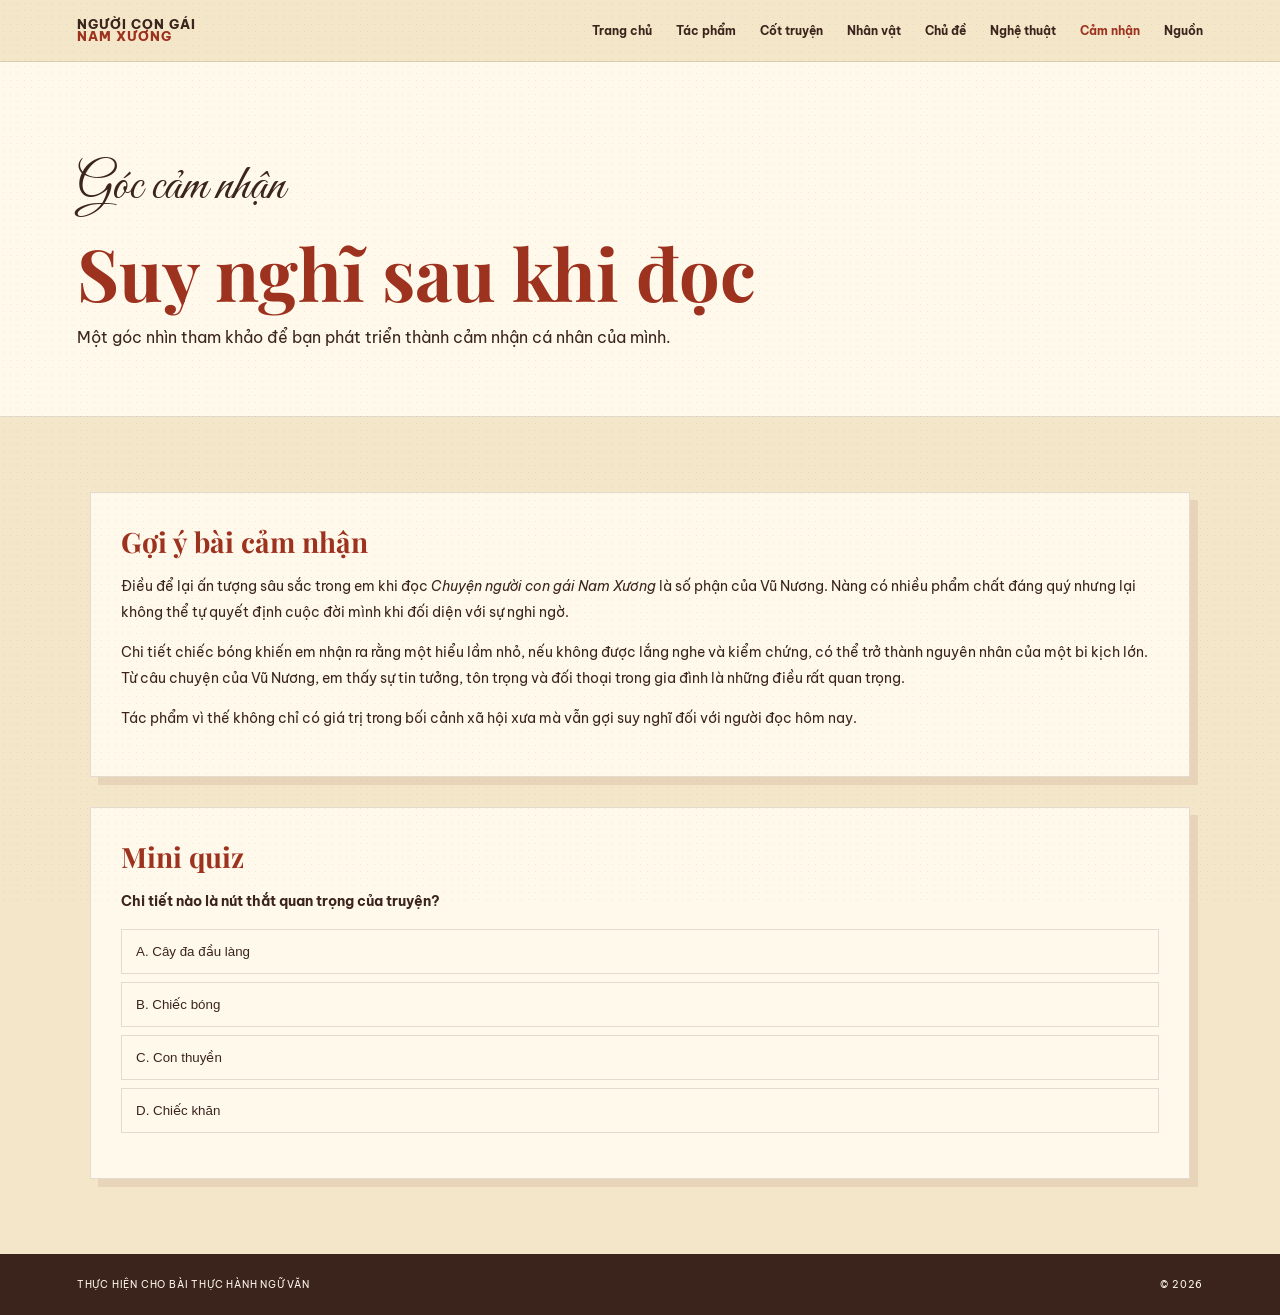
==== cam-nhan.html @ 24ebc507 "Add files via upload" ====
<!DOCTYPE html><html lang="vi"><head><meta charset="UTF-8"><meta name="viewport" content="width=device-width,initial-scale=1.0"><title>Cảm nhận — Người con gái Nam Xương</title><link rel="stylesheet" href="style.css"></head><body>
<header class="navbar"><a class="brand" href="index.html">NGƯỜI CON GÁI<br><span>NAM XƯƠNG</span></a><nav><a class="" href="index.html">Trang chủ</a><a class="" href="tac-pham.html">Tác phẩm</a><a class="" href="cot-truyen.html">Cốt truyện</a><a class="" href="nhan-vat.html">Nhân vật</a><a class="" href="chu-de.html">Chủ đề</a><a class="" href="nghe-thuat.html">Nghệ thuật</a><a class="active" href="cam-nhan.html">Cảm nhận</a><a class="" href="nguon-tham-khao.html">Nguồn</a></nav><button class="menu-btn" aria-label="Mở menu">☰</button></header>
<main class="page">
<header class="page-head"><p class="script">Góc cảm nhận</p><h2>Suy nghĩ sau khi đọc</h2><p>Một góc nhìn tham khảo để bạn phát triển thành cảm nhận cá nhân của mình.</p></header>
<div class="container"><div class="card"><h3>Gợi ý bài cảm nhận</h3><p>Điều để lại ấn tượng sâu sắc trong em khi đọc <em>Chuyện người con gái Nam Xương</em> là số phận của Vũ Nương. Nàng có nhiều phẩm chất đáng quý nhưng lại không thể tự quyết định cuộc đời mình khi đối diện với sự nghi ngờ.</p><p>Chi tiết chiếc bóng khiến em nhận ra rằng một hiểu lầm nhỏ, nếu không được lắng nghe và kiểm chứng, có thể trở thành nguyên nhân của một bi kịch lớn. Từ câu chuyện của Vũ Nương, em thấy sự tin tưởng, tôn trọng và đối thoại trong gia đình là những điều rất quan trọng.</p><p>Tác phẩm vì thế không chỉ có giá trị trong bối cảnh xã hội xưa mà vẫn gợi suy nghĩ đối với người đọc hôm nay.</p></div><div class="quiz card"><h3>Mini quiz</h3><p><b>Chi tiết nào là nút thắt quan trọng của truyện?</b></p><button class="option" data-correct="false">A. Cây đa đầu làng</button><button class="option" data-correct="true">B. Chiếc bóng</button><button class="option" data-correct="false">C. Con thuyền</button><button class="option" data-correct="false">D. Chiếc khăn</button><div id="quiz-result"></div></div></div></main><footer><span>THỰC HIỆN CHO BÀI THỰC HÀNH NGỮ VĂN</span><span>© 2026</span></footer><script src="script.js"></script></body></html>
---- style.css ----
@import url('https://fonts.googleapis.com/css2?family=Be+Vietnam+Pro:wght@400;500;600;700;800&family=Playfair+Display:wght@600;700&family=Great+Vibes&display=swap');

:root{--cream:#f4e6c8;--paper:#fff9ec;--red:#9d321f;--red2:#702719;--brown:#3b241c;--olive:#66704c;--gold:#c69b58;--line:rgba(59,36,28,.14)}
*{box-sizing:border-box} html{scroll-behavior:smooth} body{margin:0;background:var(--cream);color:var(--brown);font-family:"Be Vietnam Pro",sans-serif}
body:before{content:"";position:fixed;inset:0;pointer-events:none;opacity:.13;background-image:radial-gradient(#8f6b4b .7px,transparent .7px);background-size:7px 7px;z-index:50}
.navbar{position:sticky;top:0;z-index:40;background:rgba(244,230,200,.96);backdrop-filter:blur(10px);border-bottom:1px solid var(--line);display:flex;align-items:center;justify-content:space-between;padding:18px 6vw}
.brand{color:var(--brown);text-decoration:none;font-weight:800;line-height:.95;letter-spacing:.08em;font-size:13px}.brand span{color:var(--red)}
nav{display:flex;gap:24px;align-items:center}nav a{color:var(--brown);text-decoration:none;font-size:12px;font-weight:700}nav a:hover,nav a.active{color:var(--red)}
.menu-btn{display:none;border:0;background:none;font-size:24px;color:var(--brown)}
.page{min-height:calc(100vh - 150px)}
.hero{min-height:calc(100vh - 78px);position:relative;overflow:hidden;display:grid;place-items:center;padding:90px 8vw;background:radial-gradient(circle at 78% 30%,rgba(255,255,255,.58),transparent 25%),var(--cream)}
.hero-art{position:absolute;right:0;bottom:0;width:52%;height:90%;opacity:.72}.sun{position:absolute;width:270px;height:270px;right:18%;top:8%;border-radius:50%;background:rgba(198,155,88,.22)}
.mountain{position:absolute;bottom:17%;width:75%;height:48%;background:rgba(116,91,68,.12);clip-path:polygon(0 100%,45% 15%,100% 100%)}.m1{right:0}.m2{right:37%;transform:scale(.75);opacity:.65}
.woman{position:absolute;right:19%;bottom:18%;width:260px;height:490px}.hair{position:absolute;top:18px;left:45px;width:145px;height:185px;border-radius:50%;background:#5b3024}.face{position:absolute;top:52px;left:72px;width:105px;height:145px;border-radius:48%;background:#d8a986}.dress{position:absolute;top:180px;left:5px;width:240px;height:310px;background:#6b7450;clip-path:polygon(42% 0,62% 0,100% 100%,0 100%)}.baby{position:absolute;top:270px;left:120px;width:82px;height:110px;border-radius:45%;background:#b74a32}.water{position:absolute;left:0;right:0;bottom:0;height:23%;background:repeating-linear-gradient(0deg,rgba(75,91,67,.18) 0 2px,transparent 2px 13px)}
.hero-content{position:relative;z-index:2;width:min(690px,100%);margin-right:40%}.eyebrow,.section-label,.small-title{color:var(--red);font-size:11px;font-weight:800;letter-spacing:.2em}.script{font-family:"Great Vibes",cursive;font-size:62px;margin:18px 0 -18px}h1{font-family:"Playfair Display",serif;color:var(--red);font-size:clamp(48px,7vw,88px);line-height:.94;letter-spacing:-.04em;margin:0}h1 span{padding-left:.38em}.author{font-family:"Great Vibes",cursive;font-size:34px;margin:24px 0}.lead{max-width:560px;line-height:1.8;font-size:15px}.btn{display:inline-flex;align-items:center;gap:15px;background:var(--brown);color:var(--paper);text-decoration:none;padding:14px 20px;font-size:11px;font-weight:800;letter-spacing:.08em;box-shadow:7px 7px 0 rgba(157,50,31,.2);transition:.2s}.btn:hover{transform:translateY(-3px)}
.container{width:min(1100px,88%);margin:auto;padding:75px 0}.page-head{padding:80px 6vw 65px;background:var(--paper);border-bottom:1px solid var(--line)}.page-head .script{font-size:50px;margin:0}.page-head h2{font-family:"Playfair Display",serif;font-size:clamp(42px,6vw,72px);line-height:1;margin:4px 0 15px;color:var(--red)}.page-head p{max-width:720px;line-height:1.8;margin:0}
.grid2{display:grid;grid-template-columns:1fr 1fr;gap:35px}.card{background:var(--paper);border:1px solid var(--line);padding:30px;box-shadow:8px 8px 0 rgba(112,39,25,.09)}.card h3{font-family:"Playfair Display",serif;color:var(--red);font-size:28px;margin:0 0 14px}.card p,.card li{line-height:1.85;font-size:14px}.facts{display:grid;grid-template-columns:repeat(2,1fr);gap:12px;margin-top:20px}.fact{padding:15px;background:#ead7ae}.fact b{display:block;color:var(--red);font-size:11px;letter-spacing:.08em;margin-bottom:5px}
.quote{margin:35px 0;padding:35px 40px;border-left:5px solid var(--red);background:#ead7ae;font-family:"Playfair Display",serif;font-size:25px;line-height:1.5}.quote small{display:block;font-family:"Be Vietnam Pro";font-size:11px;margin-top:12px;color:var(--olive)}
.timeline{display:grid;gap:15px}.event{display:grid;grid-template-columns:80px 1fr;gap:22px;align-items:start;background:var(--paper);padding:22px;border-left:4px solid var(--red)}.event b{font-family:"Playfair Display",serif;color:var(--red);font-size:25px}.event h3{margin:0 0 7px;font-family:"Playfair Display",serif;font-size:23px}.event p{margin:0;line-height:1.75;font-size:14px}
.characters{display:grid;grid-template-columns:repeat(2,1fr);gap:25px}.character{background:var(--paper);padding:30px;border-top:5px solid var(--red)}.character .num{font-size:11px;color:var(--red);font-weight:800}.character h3{font-family:"Playfair Display",serif;font-size:30px;margin:7px 0}.tag{display:inline-block;background:#ead7ae;padding:5px 9px;font-size:10px;font-weight:700;margin-bottom:12px}.character p{line-height:1.8;font-size:14px}
.list{padding-left:20px}.list li{margin:10px 0;line-height:1.7}
.source{background:#ead7ae;padding:22px;margin-top:30px;font-size:12px;line-height:1.8}.source a{color:var(--red)}
.quiz{margin-top:30px}.option{display:block;width:100%;text-align:left;border:1px solid var(--line);background:var(--paper);padding:14px;margin:8px 0;color:var(--brown);cursor:pointer}.option:hover{border-color:var(--red)}#quiz-result{font-weight:700;color:var(--red);margin-top:15px}
footer{display:flex;justify-content:space-between;padding:24px 6vw;background:var(--brown);color:var(--paper);font-size:10px;letter-spacing:.08em}
@media(max-width:850px){nav{display:none}nav.open{position:absolute;top:67px;right:5vw;display:grid;gap:14px;background:var(--paper);padding:20px;box-shadow:0 10px 30px rgba(59,36,28,.15)}.menu-btn{display:block}.hero{min-height:850px;align-items:start}.hero-content{margin:55px 0 0}.hero-art{width:100%;opacity:.3}.grid2,.characters{grid-template-columns:1fr}.page-head{padding:60px 7vw 50px}.container{padding:55px 0}.event{grid-template-columns:55px 1fr}.facts{grid-template-columns:1fr}.quote{padding:25px;font-size:21px}footer{flex-direction:column;gap:8px}}
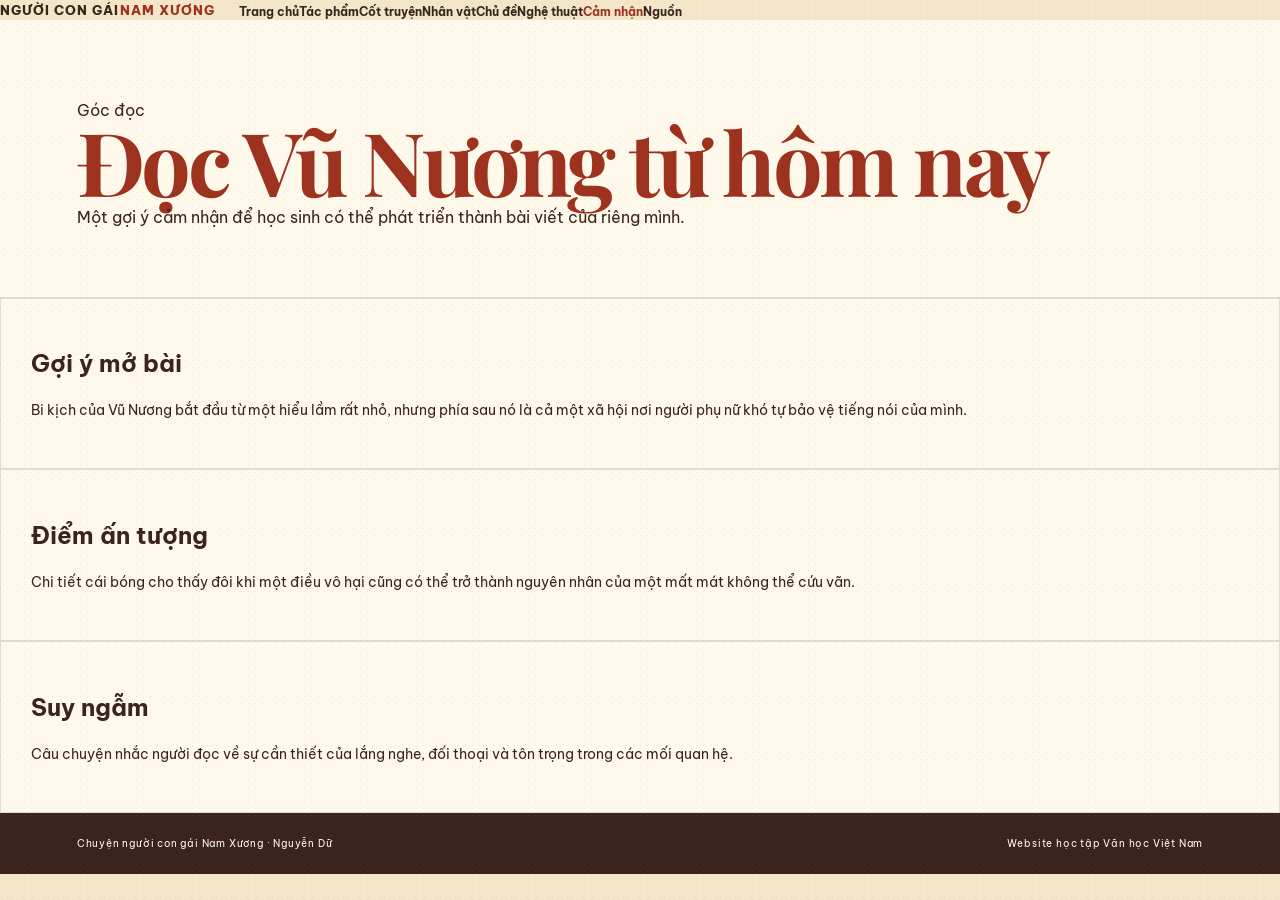
==== commit 9456d5f9: "Add files via upload" ====
--- a/cam-nhan.html
+++ b/cam-nhan.html
@@ -1,5 +1,8 @@
-<!DOCTYPE html><html lang="vi"><head><meta charset="UTF-8"><meta name="viewport" content="width=device-width,initial-scale=1.0"><title>Cảm nhận — Người con gái Nam Xương</title><link rel="stylesheet" href="style.css"></head><body>
-<header class="navbar"><a class="brand" href="index.html">NGƯỜI CON GÁI<br><span>NAM XƯƠNG</span></a><nav><a class="" href="index.html">Trang chủ</a><a class="" href="tac-pham.html">Tác phẩm</a><a class="" href="cot-truyen.html">Cốt truyện</a><a class="" href="nhan-vat.html">Nhân vật</a><a class="" href="chu-de.html">Chủ đề</a><a class="" href="nghe-thuat.html">Nghệ thuật</a><a class="active" href="cam-nhan.html">Cảm nhận</a><a class="" href="nguon-tham-khao.html">Nguồn</a></nav><button class="menu-btn" aria-label="Mở menu">☰</button></header>
-<main class="page">
-<header class="page-head"><p class="script">Góc cảm nhận</p><h2>Suy nghĩ sau khi đọc</h2><p>Một góc nhìn tham khảo để bạn phát triển thành cảm nhận cá nhân của mình.</p></header>
-<div class="container"><div class="card"><h3>Gợi ý bài cảm nhận</h3><p>Điều để lại ấn tượng sâu sắc trong em khi đọc <em>Chuyện người con gái Nam Xương</em> là số phận của Vũ Nương. Nàng có nhiều phẩm chất đáng quý nhưng lại không thể tự quyết định cuộc đời mình khi đối diện với sự nghi ngờ.</p><p>Chi tiết chiếc bóng khiến em nhận ra rằng một hiểu lầm nhỏ, nếu không được lắng nghe và kiểm chứng, có thể trở thành nguyên nhân của một bi kịch lớn. Từ câu chuyện của Vũ Nương, em thấy sự tin tưởng, tôn trọng và đối thoại trong gia đình là những điều rất quan trọng.</p><p>Tác phẩm vì thế không chỉ có giá trị trong bối cảnh xã hội xưa mà vẫn gợi suy nghĩ đối với người đọc hôm nay.</p></div><div class="quiz card"><h3>Mini quiz</h3><p><b>Chi tiết nào là nút thắt quan trọng của truyện?</b></p><button class="option" data-correct="false">A. Cây đa đầu làng</button><button class="option" data-correct="true">B. Chiếc bóng</button><button class="option" data-correct="false">C. Con thuyền</button><button class="option" data-correct="false">D. Chiếc khăn</button><div id="quiz-result"></div></div></div></main><footer><span>THỰC HIỆN CHO BÀI THỰC HÀNH NGỮ VĂN</span><span>© 2026</span></footer><script src="script.js"></script></body></html>+<!doctype html>
+<html lang="vi"><head><meta charset="utf-8"><meta name="viewport" content="width=device-width,initial-scale=1">
+<title>Cảm nhận — Người con gái Nam Xương</title><link rel="stylesheet" href="style.css"></head>
+<body><div class="site"><nav class="nav"><a class="brand" href="index.html">NGƯỜI CON GÁI<span>NAM XƯƠNG</span></a><div class="navlinks"><a class="" href="index.html">Trang chủ</a><a class="" href="tac-pham.html">Tác phẩm</a><a class="" href="cot-truyen.html">Cốt truyện</a><a class="" href="nhan-vat.html">Nhân vật</a><a class="" href="chu-de.html">Chủ đề</a><a class="" href="nghe-thuat.html">Nghệ thuật</a><a class="active" href="cam-nhan.html">Cảm nhận</a><a class="" href="nguon-tham-khao.html">Nguồn</a></div></nav><main class="page">
+      <header class="page-head"><div class="kicker">Góc đọc</div><h1>Đọc Vũ Nương từ hôm nay</h1><p>Một gợi ý cảm nhận để học sinh có thể phát triển thành bài viết của riêng mình.</p></header>
+      <div class="grid"><article class="card"><h2>Gợi ý mở bài</h2><p>Bi kịch của Vũ Nương bắt đầu từ một hiểu lầm rất nhỏ, nhưng phía sau nó là cả một xã hội nơi người phụ nữ khó tự bảo vệ tiếng nói của mình.</p></article><article class="card"><h2>Điểm ấn tượng</h2><p>Chi tiết cái bóng cho thấy đôi khi một điều vô hại cũng có thể trở thành nguyên nhân của một mất mát không thể cứu vãn.</p></article><article class="card"><h2>Suy ngẫm</h2><p>Câu chuyện nhắc người đọc về sự cần thiết của lắng nghe, đối thoại và tôn trọng trong các mối quan hệ.</p></article></div>
+    </main><footer class="footer"><span>Chuyện người con gái Nam Xương · Nguyễn Dữ</span><span>Website học tập Văn học Việt Nam</span></footer></div>
+<script src="script.js"></script></body></html>
--- a/style.css
+++ b/style.css
@@ -23,3 +23,42 @@
 .quiz{margin-top:30px}.option{display:block;width:100%;text-align:left;border:1px solid var(--line);background:var(--paper);padding:14px;margin:8px 0;color:var(--brown);cursor:pointer}.option:hover{border-color:var(--red)}#quiz-result{font-weight:700;color:var(--red);margin-top:15px}
 footer{display:flex;justify-content:space-between;padding:24px 6vw;background:var(--brown);color:var(--paper);font-size:10px;letter-spacing:.08em}
 @media(max-width:850px){nav{display:none}nav.open{position:absolute;top:67px;right:5vw;display:grid;gap:14px;background:var(--paper);padding:20px;box-shadow:0 10px 30px rgba(59,36,28,.15)}.menu-btn{display:block}.hero{min-height:850px;align-items:start}.hero-content{margin:55px 0 0}.hero-art{width:100%;opacity:.3}.grid2,.characters{grid-template-columns:1fr}.page-head{padding:60px 7vw 50px}.container{padding:55px 0}.event{grid-template-columns:55px 1fr}.facts{grid-template-columns:1fr}.quote{padding:25px;font-size:21px}footer{flex-direction:column;gap:8px}}
+
+/* Minh họa Vũ Nương cho trang chủ */
+.hero-image-art {
+  display: flex;
+  align-items: center;
+  justify-content: center;
+  min-height: 520px;
+  padding: 28px 52px 28px 18px;
+  background: transparent;
+}
+.hero-image-frame {
+  position: relative;
+  width: min(360px, 100%);
+  height: 500px;
+  overflow: hidden;
+  border: 10px solid rgba(255,249,236,.78);
+  box-shadow: 0 20px 45px rgba(59,36,28,.18);
+  background: #fff9ec;
+  transform: rotate(1.2deg);
+}
+.hero-image-frame::before {
+  content: "";
+  position: absolute;
+  inset: 0;
+  border: 1px solid rgba(157,50,31,.22);
+  pointer-events: none;
+  z-index: 2;
+}
+.hero-image-frame img {
+  width: 100%;
+  height: 100%;
+  display: block;
+  object-fit: cover;
+  object-position: left center;
+}
+@media (max-width: 900px) {
+  .hero-image-art { min-height: 430px; padding: 18px 24px 30px; }
+  .hero-image-frame { width: min(300px, 86vw); height: 420px; }
+}
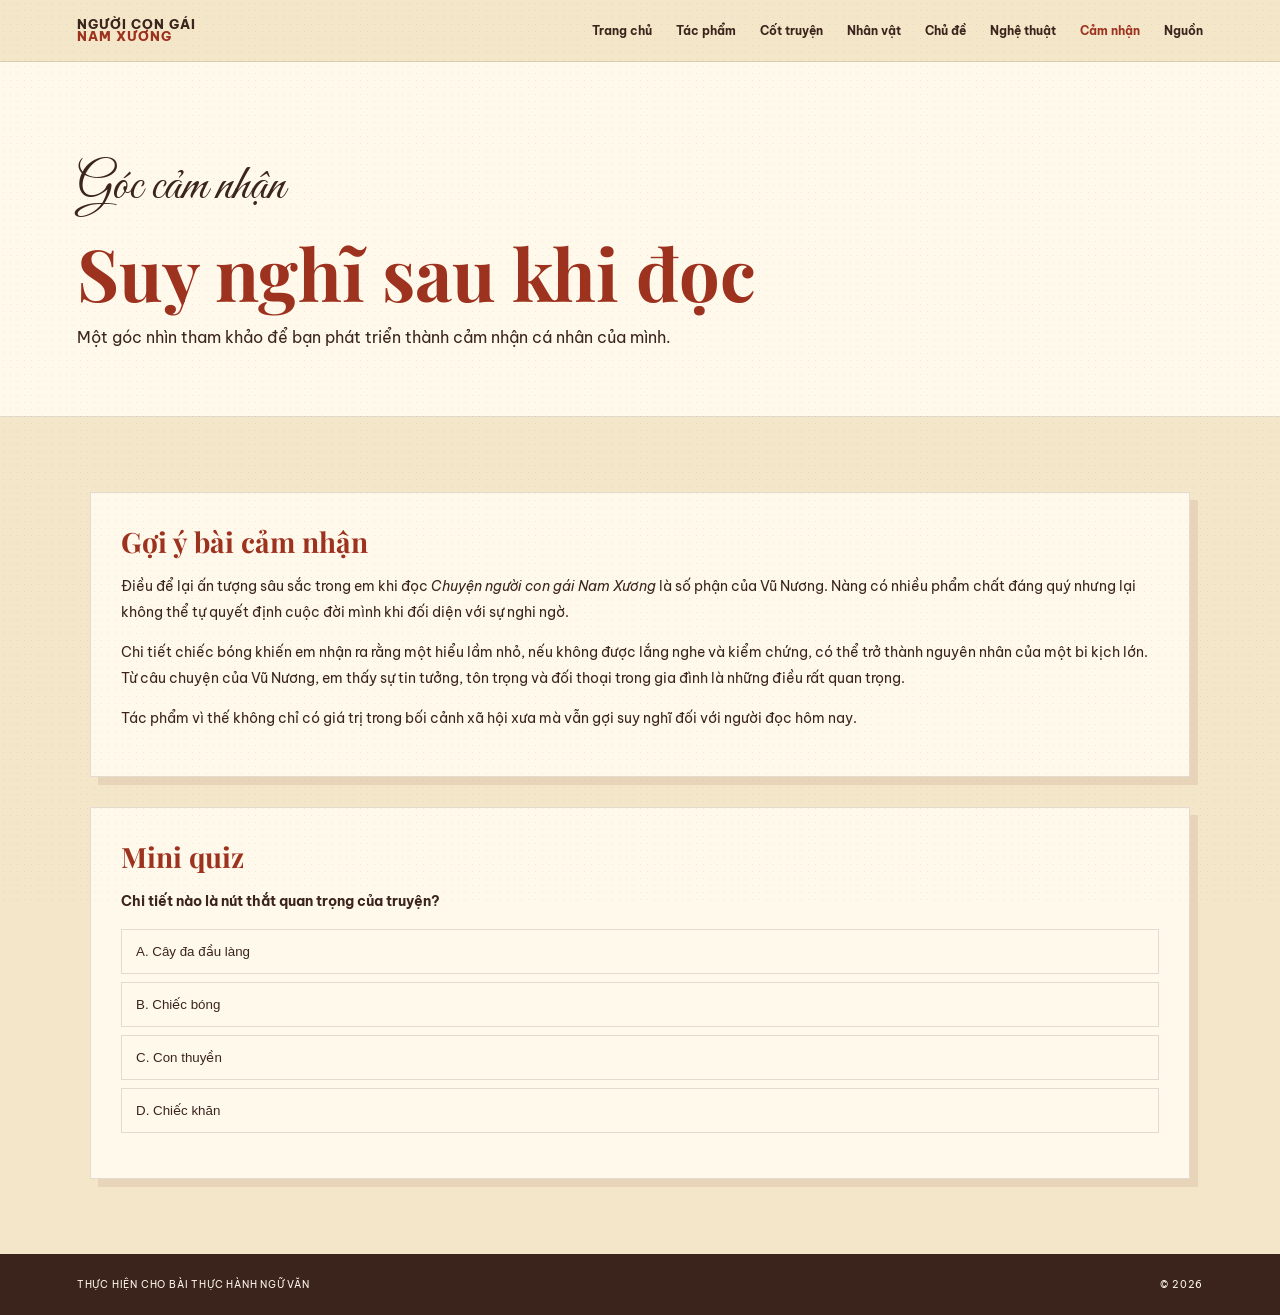
==== commit 4553cc43: "Add files via upload" ====
--- a/cam-nhan.html
+++ b/cam-nhan.html
@@ -1,8 +1,5 @@
-<!doctype html>
-<html lang="vi"><head><meta charset="utf-8"><meta name="viewport" content="width=device-width,initial-scale=1">
-<title>Cảm nhận — Người con gái Nam Xương</title><link rel="stylesheet" href="style.css"></head>
-<body><div class="site"><nav class="nav"><a class="brand" href="index.html">NGƯỜI CON GÁI<span>NAM XƯƠNG</span></a><div class="navlinks"><a class="" href="index.html">Trang chủ</a><a class="" href="tac-pham.html">Tác phẩm</a><a class="" href="cot-truyen.html">Cốt truyện</a><a class="" href="nhan-vat.html">Nhân vật</a><a class="" href="chu-de.html">Chủ đề</a><a class="" href="nghe-thuat.html">Nghệ thuật</a><a class="active" href="cam-nhan.html">Cảm nhận</a><a class="" href="nguon-tham-khao.html">Nguồn</a></div></nav><main class="page">
-      <header class="page-head"><div class="kicker">Góc đọc</div><h1>Đọc Vũ Nương từ hôm nay</h1><p>Một gợi ý cảm nhận để học sinh có thể phát triển thành bài viết của riêng mình.</p></header>
-      <div class="grid"><article class="card"><h2>Gợi ý mở bài</h2><p>Bi kịch của Vũ Nương bắt đầu từ một hiểu lầm rất nhỏ, nhưng phía sau nó là cả một xã hội nơi người phụ nữ khó tự bảo vệ tiếng nói của mình.</p></article><article class="card"><h2>Điểm ấn tượng</h2><p>Chi tiết cái bóng cho thấy đôi khi một điều vô hại cũng có thể trở thành nguyên nhân của một mất mát không thể cứu vãn.</p></article><article class="card"><h2>Suy ngẫm</h2><p>Câu chuyện nhắc người đọc về sự cần thiết của lắng nghe, đối thoại và tôn trọng trong các mối quan hệ.</p></article></div>
-    </main><footer class="footer"><span>Chuyện người con gái Nam Xương · Nguyễn Dữ</span><span>Website học tập Văn học Việt Nam</span></footer></div>
-<script src="script.js"></script></body></html>+<!DOCTYPE html><html lang="vi"><head><meta charset="UTF-8"><meta name="viewport" content="width=device-width,initial-scale=1.0"><title>Cảm nhận — Người con gái Nam Xương</title><link rel="stylesheet" href="style.css"></head><body>
+<header class="navbar"><a class="brand" href="index.html">NGƯỜI CON GÁI<br><span>NAM XƯƠNG</span></a><nav><a class="" href="index.html">Trang chủ</a><a class="" href="tac-pham.html">Tác phẩm</a><a class="" href="cot-truyen.html">Cốt truyện</a><a class="" href="nhan-vat.html">Nhân vật</a><a class="" href="chu-de.html">Chủ đề</a><a class="" href="nghe-thuat.html">Nghệ thuật</a><a class="active" href="cam-nhan.html">Cảm nhận</a><a class="" href="nguon-tham-khao.html">Nguồn</a></nav><button class="menu-btn" aria-label="Mở menu">☰</button></header>
+<main class="page">
+<header class="page-head"><p class="script">Góc cảm nhận</p><h2>Suy nghĩ sau khi đọc</h2><p>Một góc nhìn tham khảo để bạn phát triển thành cảm nhận cá nhân của mình.</p></header>
+<div class="container"><div class="card"><h3>Gợi ý bài cảm nhận</h3><p>Điều để lại ấn tượng sâu sắc trong em khi đọc <em>Chuyện người con gái Nam Xương</em> là số phận của Vũ Nương. Nàng có nhiều phẩm chất đáng quý nhưng lại không thể tự quyết định cuộc đời mình khi đối diện với sự nghi ngờ.</p><p>Chi tiết chiếc bóng khiến em nhận ra rằng một hiểu lầm nhỏ, nếu không được lắng nghe và kiểm chứng, có thể trở thành nguyên nhân của một bi kịch lớn. Từ câu chuyện của Vũ Nương, em thấy sự tin tưởng, tôn trọng và đối thoại trong gia đình là những điều rất quan trọng.</p><p>Tác phẩm vì thế không chỉ có giá trị trong bối cảnh xã hội xưa mà vẫn gợi suy nghĩ đối với người đọc hôm nay.</p></div><div class="quiz card"><h3>Mini quiz</h3><p><b>Chi tiết nào là nút thắt quan trọng của truyện?</b></p><button class="option" data-correct="false">A. Cây đa đầu làng</button><button class="option" data-correct="true">B. Chiếc bóng</button><button class="option" data-correct="false">C. Con thuyền</button><button class="option" data-correct="false">D. Chiếc khăn</button><div id="quiz-result"></div></div></div></main><footer><span>THỰC HIỆN CHO BÀI THỰC HÀNH NGỮ VĂN</span><span>© 2026</span></footer><script src="script.js"></script></body></html>
--- a/style.css
+++ b/style.css
@@ -56,7 +56,8 @@
   height: 100%;
   display: block;
   object-fit: cover;
-  object-position: left center;
+  object-position: center center;
+  transform: scaleX(-1);
 }
 @media (max-width: 900px) {
   .hero-image-art { min-height: 430px; padding: 18px 24px 30px; }
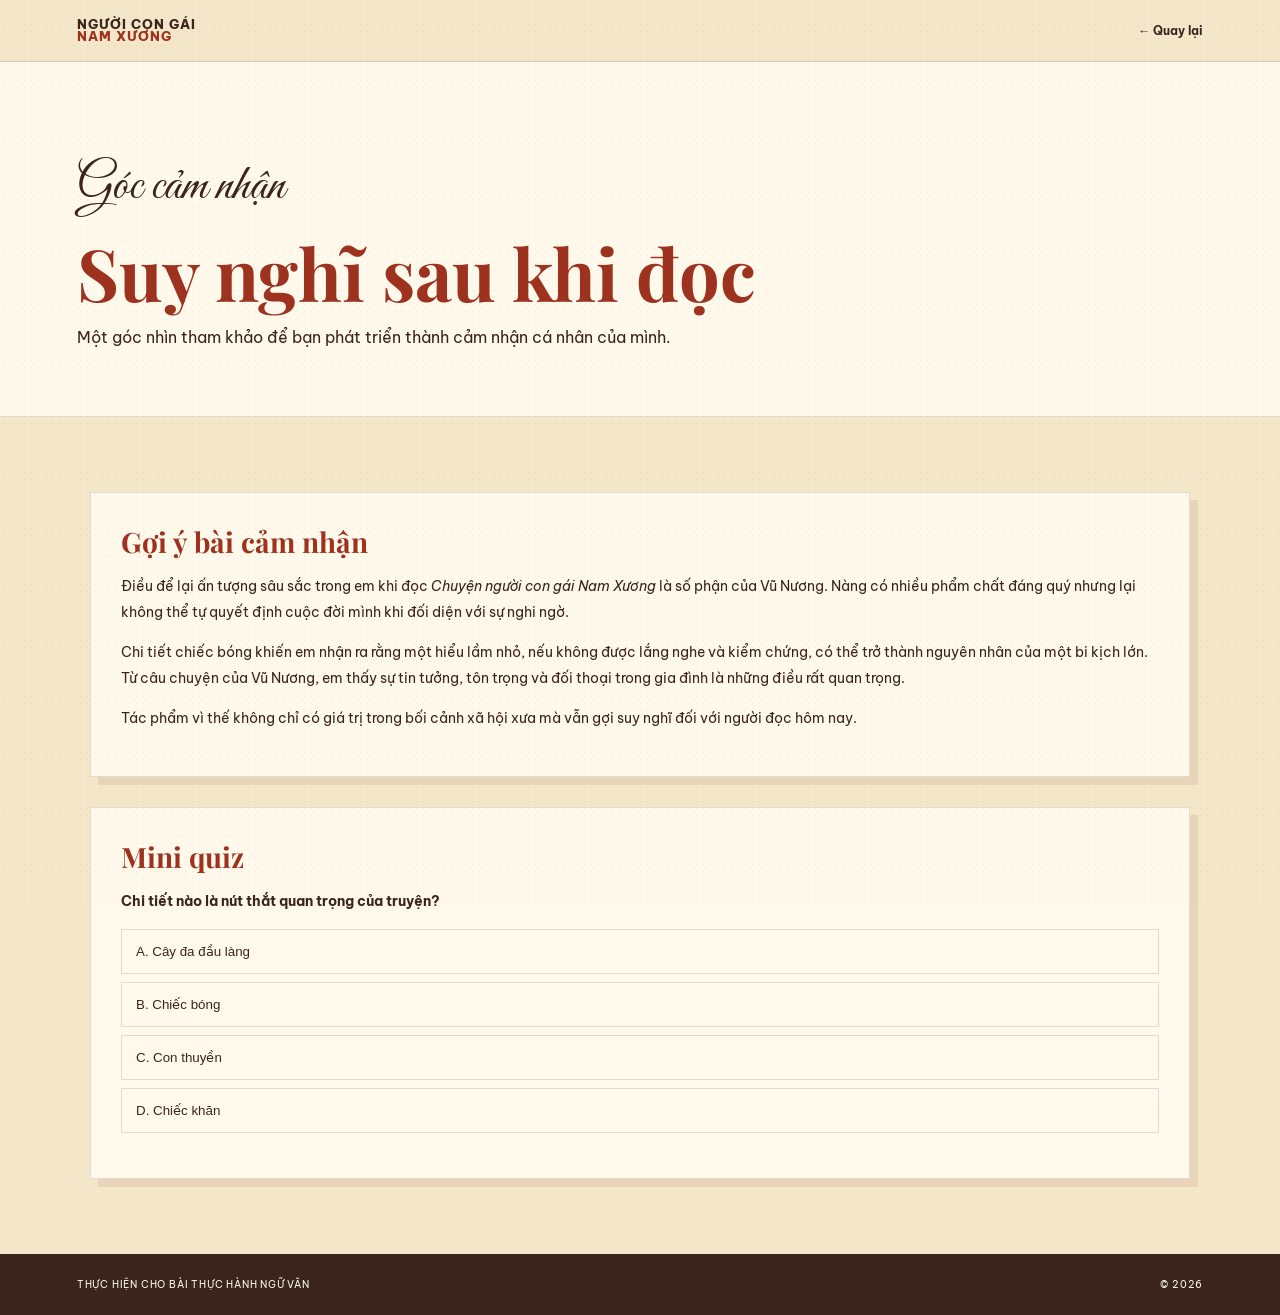
==== commit 1e4fa6e9: "Add files via upload" ====
--- a/cam-nhan.html
+++ b/cam-nhan.html
@@ -1,5 +1,5 @@
 <!DOCTYPE html><html lang="vi"><head><meta charset="UTF-8"><meta name="viewport" content="width=device-width,initial-scale=1.0"><title>Cảm nhận — Người con gái Nam Xương</title><link rel="stylesheet" href="style.css"></head><body>
-<header class="navbar"><a class="brand" href="index.html">NGƯỜI CON GÁI<br><span>NAM XƯƠNG</span></a><nav><a class="" href="index.html">Trang chủ</a><a class="" href="tac-pham.html">Tác phẩm</a><a class="" href="cot-truyen.html">Cốt truyện</a><a class="" href="nhan-vat.html">Nhân vật</a><a class="" href="chu-de.html">Chủ đề</a><a class="" href="nghe-thuat.html">Nghệ thuật</a><a class="active" href="cam-nhan.html">Cảm nhận</a><a class="" href="nguon-tham-khao.html">Nguồn</a></nav><button class="menu-btn" aria-label="Mở menu">☰</button></header>
+<header class="navbar"><a class="brand" href="index.html">NGƯỜI CON GÁI<br><span>NAM XƯƠNG</span></a><a class="back" href="kham-pha.html">← Quay lại</a></header>
 <main class="page">
 <header class="page-head"><p class="script">Góc cảm nhận</p><h2>Suy nghĩ sau khi đọc</h2><p>Một góc nhìn tham khảo để bạn phát triển thành cảm nhận cá nhân của mình.</p></header>
 <div class="container"><div class="card"><h3>Gợi ý bài cảm nhận</h3><p>Điều để lại ấn tượng sâu sắc trong em khi đọc <em>Chuyện người con gái Nam Xương</em> là số phận của Vũ Nương. Nàng có nhiều phẩm chất đáng quý nhưng lại không thể tự quyết định cuộc đời mình khi đối diện với sự nghi ngờ.</p><p>Chi tiết chiếc bóng khiến em nhận ra rằng một hiểu lầm nhỏ, nếu không được lắng nghe và kiểm chứng, có thể trở thành nguyên nhân của một bi kịch lớn. Từ câu chuyện của Vũ Nương, em thấy sự tin tưởng, tôn trọng và đối thoại trong gia đình là những điều rất quan trọng.</p><p>Tác phẩm vì thế không chỉ có giá trị trong bối cảnh xã hội xưa mà vẫn gợi suy nghĩ đối với người đọc hôm nay.</p></div><div class="quiz card"><h3>Mini quiz</h3><p><b>Chi tiết nào là nút thắt quan trọng của truyện?</b></p><button class="option" data-correct="false">A. Cây đa đầu làng</button><button class="option" data-correct="true">B. Chiếc bóng</button><button class="option" data-correct="false">C. Con thuyền</button><button class="option" data-correct="false">D. Chiếc khăn</button><div id="quiz-result"></div></div></div></main><footer><span>THỰC HIỆN CHO BÀI THỰC HÀNH NGỮ VĂN</span><span>© 2026</span></footer><script src="script.js"></script></body></html>
--- a/style.css
+++ b/style.css
@@ -1,5 +1,4 @@
 @import url('https://fonts.googleapis.com/css2?family=Be+Vietnam+Pro:wght@400;500;600;700;800&family=Playfair+Display:wght@600;700&family=Great+Vibes&display=swap');
-
 :root{--cream:#f4e6c8;--paper:#fff9ec;--red:#9d321f;--red2:#702719;--brown:#3b241c;--olive:#66704c;--gold:#c69b58;--line:rgba(59,36,28,.14)}
 *{box-sizing:border-box} html{scroll-behavior:smooth} body{margin:0;background:var(--cream);color:var(--brown);font-family:"Be Vietnam Pro",sans-serif}
 body:before{content:"";position:fixed;inset:0;pointer-events:none;opacity:.13;background-image:radial-gradient(#8f6b4b .7px,transparent .7px);background-size:7px 7px;z-index:50}
@@ -10,7 +9,7 @@
 .page{min-height:calc(100vh - 150px)}
 .hero{min-height:calc(100vh - 78px);position:relative;overflow:hidden;display:grid;place-items:center;padding:90px 8vw;background:radial-gradient(circle at 78% 30%,rgba(255,255,255,.58),transparent 25%),var(--cream)}
 .hero-art{position:absolute;right:0;bottom:0;width:52%;height:90%;opacity:.72}.sun{position:absolute;width:270px;height:270px;right:18%;top:8%;border-radius:50%;background:rgba(198,155,88,.22)}
-.mountain{position:absolute;bottom:17%;width:75%;height:48%;background:rgba(116,91,68,.12);clip-path:polygon(0 100%,45% 15%,100% 100%)}.m1{right:0}.m2{right:37%;transform:scale(.75);opacity:.65}
+.mountaint{position:absolute;bottom:17%;width:75%;height:48%;background:rgba(116,91,68,.12);clip-path:polygon(0 100%,45% 15%,100% 100%)}.m1{right:0}.m2{right:37%;transform:scale(.75);opacity:.65}
 .woman{position:absolute;right:19%;bottom:18%;width:260px;height:490px}.hair{position:absolute;top:18px;left:45px;width:145px;height:185px;border-radius:50%;background:#5b3024}.face{position:absolute;top:52px;left:72px;width:105px;height:145px;border-radius:48%;background:#d8a986}.dress{position:absolute;top:180px;left:5px;width:240px;height:310px;background:#6b7450;clip-path:polygon(42% 0,62% 0,100% 100%,0 100%)}.baby{position:absolute;top:270px;left:120px;width:82px;height:110px;border-radius:45%;background:#b74a32}.water{position:absolute;left:0;right:0;bottom:0;height:23%;background:repeating-linear-gradient(0deg,rgba(75,91,67,.18) 0 2px,transparent 2px 13px)}
 .hero-content{position:relative;z-index:2;width:min(690px,100%);margin-right:40%}.eyebrow,.section-label,.small-title{color:var(--red);font-size:11px;font-weight:800;letter-spacing:.2em}.script{font-family:"Great Vibes",cursive;font-size:62px;margin:18px 0 -18px}h1{font-family:"Playfair Display",serif;color:var(--red);font-size:clamp(48px,7vw,88px);line-height:.94;letter-spacing:-.04em;margin:0}h1 span{padding-left:.38em}.author{font-family:"Great Vibes",cursive;font-size:34px;margin:24px 0}.lead{max-width:560px;line-height:1.8;font-size:15px}.btn{display:inline-flex;align-items:center;gap:15px;background:var(--brown);color:var(--paper);text-decoration:none;padding:14px 20px;font-size:11px;font-weight:800;letter-spacing:.08em;box-shadow:7px 7px 0 rgba(157,50,31,.2);transition:.2s}.btn:hover{transform:translateY(-3px)}
 .container{width:min(1100px,88%);margin:auto;padding:75px 0}.page-head{padding:80px 6vw 65px;background:var(--paper);border-bottom:1px solid var(--line)}.page-head .script{font-size:50px;margin:0}.page-head h2{font-family:"Playfair Display",serif;font-size:clamp(42px,6vw,72px);line-height:1;margin:4px 0 15px;color:var(--red)}.page-head p{max-width:720px;line-height:1.8;margin:0}
@@ -18,48 +17,43 @@
 .quote{margin:35px 0;padding:35px 40px;border-left:5px solid var(--red);background:#ead7ae;font-family:"Playfair Display",serif;font-size:25px;line-height:1.5}.quote small{display:block;font-family:"Be Vietnam Pro";font-size:11px;margin-top:12px;color:var(--olive)}
 .timeline{display:grid;gap:15px}.event{display:grid;grid-template-columns:80px 1fr;gap:22px;align-items:start;background:var(--paper);padding:22px;border-left:4px solid var(--red)}.event b{font-family:"Playfair Display",serif;color:var(--red);font-size:25px}.event h3{margin:0 0 7px;font-family:"Playfair Display",serif;font-size:23px}.event p{margin:0;line-height:1.75;font-size:14px}
 .characters{display:grid;grid-template-columns:repeat(2,1fr);gap:25px}.character{background:var(--paper);padding:30px;border-top:5px solid var(--red)}.character .num{font-size:11px;color:var(--red);font-weight:800}.character h3{font-family:"Playfair Display",serif;font-size:30px;margin:7px 0}.tag{display:inline-block;background:#ead7ae;padding:5px 9px;font-size:10px;font-weight:700;margin-bottom:12px}.character p{line-height:1.8;font-size:14px}
-.list{padding-left:20px}.list li{margin:10px 0;line-height:1.7}
-.source{background:#ead7ae;padding:22px;margin-top:30px;font-size:12px;line-height:1.8}.source a{color:var(--red)}
+.list{padding-left:20px}.list li{margin:10px 0;line-height:1.7}.source{background:#ead7ae;padding:22px;margin-top:30px;font-size:12px;line-height:1.8}.source a{color:var(--red)}
 .quiz{margin-top:30px}.option{display:block;width:100%;text-align:left;border:1px solid var(--line);background:var(--paper);padding:14px;margin:8px 0;color:var(--brown);cursor:pointer}.option:hover{border-color:var(--red)}#quiz-result{font-weight:700;color:var(--red);margin-top:15px}
 footer{display:flex;justify-content:space-between;padding:24px 6vw;background:var(--brown);color:var(--paper);font-size:10px;letter-spacing:.08em}
 @media(max-width:850px){nav{display:none}nav.open{position:absolute;top:67px;right:5vw;display:grid;gap:14px;background:var(--paper);padding:20px;box-shadow:0 10px 30px rgba(59,36,28,.15)}.menu-btn{display:block}.hero{min-height:850px;align-items:start}.hero-content{margin:55px 0 0}.hero-art{width:100%;opacity:.3}.grid2,.characters{grid-template-columns:1fr}.page-head{padding:60px 7vw 50px}.container{padding:55px 0}.event{grid-template-columns:55px 1fr}.facts{grid-template-columns:1fr}.quote{padding:25px;font-size:21px}footer{flex-direction:column;gap:8px}}
+/* Minh họa Vũ Nương — không khung trắng */
+.hero-image-art{display:flex;align-items:center;justify-content:center;min-height:520px;padding:28px 52px 28px 18px;background:transparent}
+.hero-image-frame{position:relative;width:min(430px,100%);height:540px;overflow:visible;border:none;box-shadow:none;background:transparent;transform:rotate(1deg)}
+.hero-image-frame img{width:100%;height:100%;display:block;object-fit:contain;object-position:center center;transform:scaleX(-1)}
+@media(max-width:900px){.hero-image-art{min-height:430px;padding:18px 24px 30px}.hero-image-frame{width:min(300px,86vw);height:420px}}
 
-/* Minh họa Vũ Nương cho trang chủ */
-.hero-image-art {
-  display: flex;
-  align-items: center;
-  justify-content: center;
-  min-height: 520px;
-  padding: 28px 52px 28px 18px;
-  background: transparent;
+/* Hình minh họa Vũ Nương — hòa tự nhiên vào nền giấy */
+.hero-image-frame img {
+  mix-blend-mode: multiply;
+  opacity: .98;
+  filter: saturate(.96) contrast(1.01);
+  -webkit-mask-image: radial-gradient(ellipse 72% 86% at 50% 50%, #000 62%, rgba(0,0,0,.92) 76%, transparent 100%);
+  mask-image: radial-gradient(ellipse 72% 86% at 50% 50%, #000 62%, rgba(0,0,0,.92) 76%, transparent 100%);
 }
-.hero-image-frame {
-  position: relative;
-  width: min(360px, 100%);
-  height: 500px;
-  overflow: hidden;
-  border: 10px solid rgba(255,249,236,.78);
-  box-shadow: 0 20px 45px rgba(59,36,28,.18);
-  background: #fff9ec;
-  transform: rotate(1.2deg);
-}
-.hero-image-frame::before {
-  content: "";
-  position: absolute;
-  inset: 0;
-  border: 1px solid rgba(157,50,31,.22);
-  pointer-events: none;
-  z-index: 2;
-}
-.hero-image-frame img {
-  width: 100%;
-  height: 100%;
-  display: block;
-  object-fit: cover;
-  object-position: center center;
-  transform: scaleX(-1);
-}
-@media (max-width: 900px) {
-  .hero-image-art { min-height: 430px; padding: 18px 24px 30px; }
-  .hero-image-frame { width: min(300px, 86vw); height: 420px; }
-}
+/* --- Trang chủ: minh họa hòa trực tiếp vào nền --- */
+.hero{position:relative;overflow:hidden;}
+.hero-image-art{position:relative;z-index:1;display:flex;align-items:flex-end;justify-content:flex-end;min-height:620px;padding:0 1vw 0 0;background:transparent;}
+.hero-image-frame{position:relative;width:min(560px,48vw);height:620px;overflow:visible;border:0;box-shadow:none;background:transparent;transform:none;}
+.hero-image-frame img{position:absolute;right:-20px;bottom:-18px;width:100%;height:100%;display:block;object-fit:contain;object-position:center bottom;transform:scaleX(-1);mix-blend-mode:normal;opacity:1;filter:none;-webkit-mask-image:none;mask-image:none;}
+.hero-content{position:relative;z-index:3;}
+@media(max-width:900px){.hero{display:block}.hero-image-art{min-height:440px;padding:0 4vw}.hero-image-frame{width:min(430px,88vw);height:440px}.hero-image-frame img{right:0;bottom:0}.hero-content{z-index:4}}
+
+/* --- Khối bấm được, menu gọn, hộp giới thiệu tác giả --- */
+.back{color:var(--brown);text-decoration:none;font-size:12px;font-weight:700}.back:hover{color:var(--red)}
+.card-click{display:block;color:inherit;text-decoration:none;cursor:pointer;transition:transform .2s,box-shadow .2s,border-color .2s}
+.card-click:hover,.card-click:focus-visible{transform:translate(-3px,-3px);box-shadow:11px 11px 0 rgba(112,39,25,.16);border-color:var(--red);outline:none}
+.card-click .hint{margin:18px 0 0;font-weight:700;font-size:12px;color:var(--red);letter-spacing:.04em}
+.hub{display:grid;grid-template-columns:repeat(3,1fr);gap:30px}.hub .card h3{font-size:26px}
+dialog{border:1px solid var(--line);background:var(--paper);color:var(--brown);padding:0;width:min(720px,92vw);max-height:88vh;box-shadow:12px 12px 0 rgba(112,39,25,.18)}
+dialog::backdrop{background:rgba(59,36,28,.55)}
+.dlg-body{position:relative;padding:36px 40px;overflow:auto;max-height:88vh}
+.dlg-body .script{font-size:40px;margin:0}.dlg-body h3{font-family:"Playfair Display",serif;color:var(--red);font-size:36px;margin:2px 0 18px}.dlg-body h3 small{font-size:18px;color:var(--olive);margin-left:8px}
+.dlg-body h4{font-family:"Playfair Display",serif;font-size:21px;margin:24px 0 6px}.dlg-body p{line-height:1.85;font-size:14px;margin:0}
+.dlg-close{position:absolute;top:12px;right:16px;border:0;background:none;font-size:32px;line-height:1;color:var(--brown);cursor:pointer}.dlg-close:hover{color:var(--red)}
+@media(max-width:850px){.hub{grid-template-columns:1fr 1fr;gap:20px}.dlg-body{padding:28px 22px}}
+@media(max-width:520px){.hub{grid-template-columns:1fr}}
